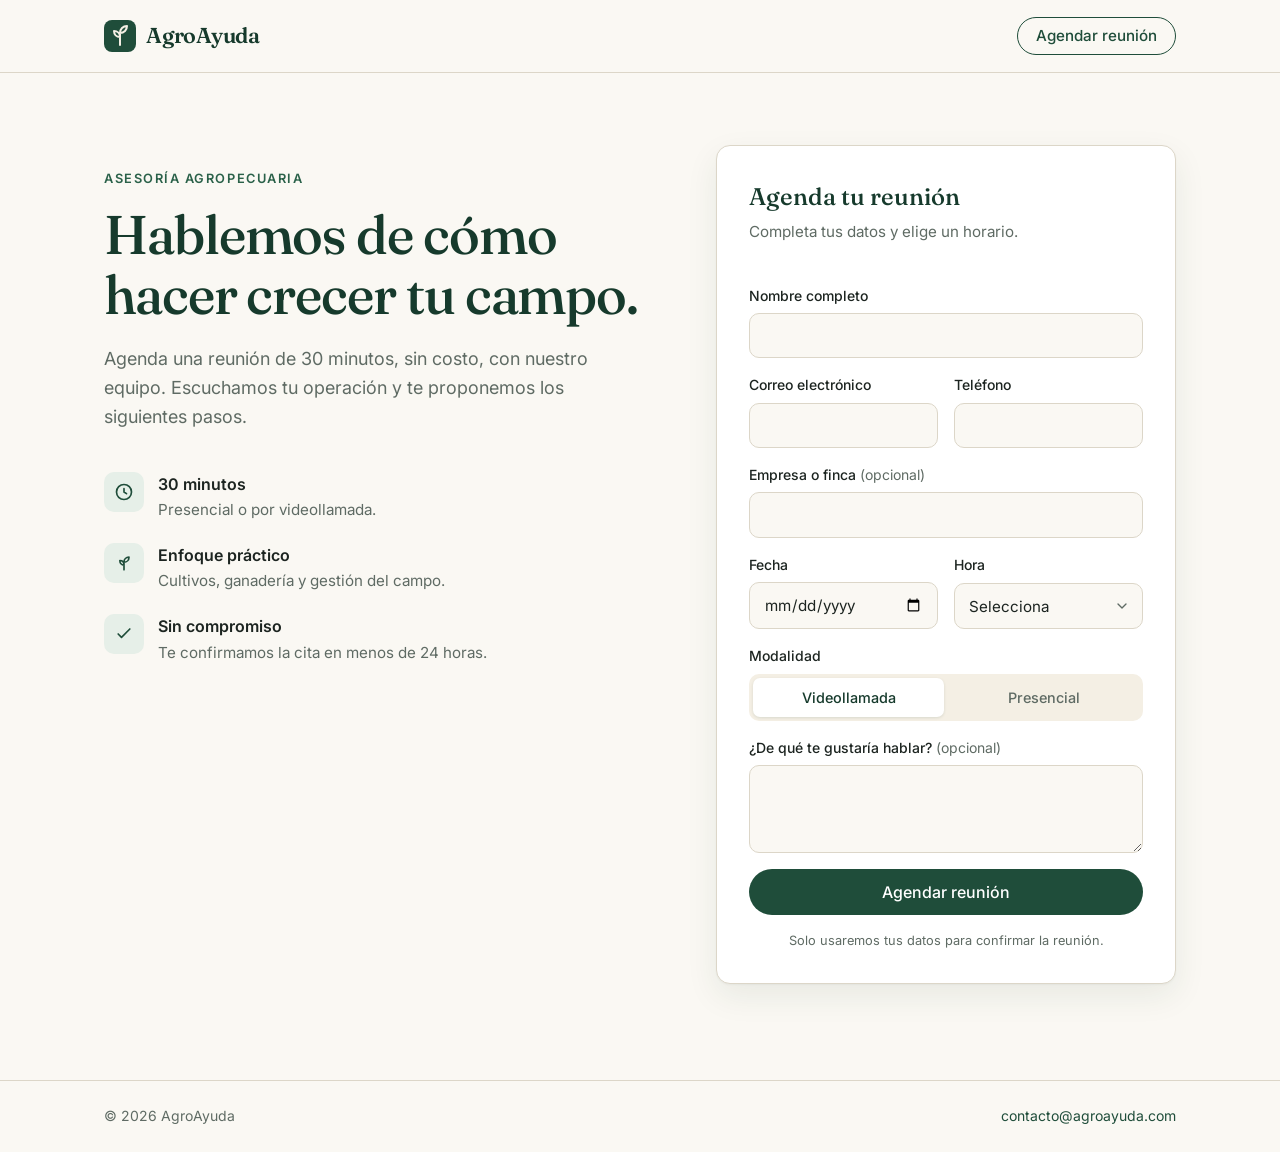
==== index.html @ 0e51b427 "Add AgroAyuda landing page for booking meetings Minimal single-page site with a meeting request form" ====
<!DOCTYPE html>
<html lang="es">
<head>
  <meta charset="UTF-8">
  <meta name="viewport" content="width=device-width, initial-scale=1.0">
  <title>AgroAyuda — Agenda una reunión</title>
  <meta name="description" content="AgroAyuda acompaña a productores agropecuarios. Agenda una reunión con nuestro equipo.">
  <link rel="icon" href="assets/favicon.svg" type="image/svg+xml">
  <link rel="preconnect" href="https://fonts.googleapis.com">
  <link rel="preconnect" href="https://fonts.gstatic.com" crossorigin>
  <link href="https://fonts.googleapis.com/css2?family=Fraunces:opsz,wght@9..144,500;9..144,600&family=Inter:wght@400;500;600&display=swap" rel="stylesheet">
  <link rel="stylesheet" href="styles.css">
</head>
<body>
  <header class="site-header">
    <div class="container header-inner">
      <a href="#" class="logo" aria-label="AgroAyuda, inicio">
        <svg class="logo-mark" viewBox="0 0 32 32" aria-hidden="true">
          <rect width="32" height="32" rx="8"/>
          <path d="M16 25V13m0 0c0-4 3-7 7-7 0 4-3 7-7 7Zm0 4c0-3.5-2.5-6-6-6 0 3.5 2.5 6 6 6Z"/>
        </svg>
        <span>AgroAyuda</span>
      </a>
      <a href="#agendar" class="btn btn-ghost">Agendar reunión</a>
    </div>
  </header>

  <main>
    <section class="hero">
      <div class="container hero-grid">
        <div class="hero-copy">
          <p class="eyebrow">Asesoría agropecuaria</p>
          <h1>Hablemos de cómo hacer crecer tu campo.</h1>
          <p class="lead">
            Agenda una reunión de 30 minutos, sin costo, con nuestro equipo.
            Escuchamos tu operación y te proponemos los siguientes pasos.
          </p>

          <ul class="points">
            <li>
              <span class="point-icon" aria-hidden="true">
                <svg viewBox="0 0 24 24"><path d="M12 8v4l3 2"/><circle cx="12" cy="12" r="9"/></svg>
              </span>
              <div>
                <strong>30 minutos</strong>
                <span>Presencial o por videollamada.</span>
              </div>
            </li>
            <li>
              <span class="point-icon" aria-hidden="true">
                <svg viewBox="0 0 24 24"><path d="M12 20v-9m0 0c0-3.5 2.5-6 6-6 0 3.5-2.5 6-6 6Zm0 3.5C12 11 10 9 7 9c0 3 2 5.5 5 5.5Z"/></svg>
              </span>
              <div>
                <strong>Enfoque práctico</strong>
                <span>Cultivos, ganadería y gestión del campo.</span>
              </div>
            </li>
            <li>
              <span class="point-icon" aria-hidden="true">
                <svg viewBox="0 0 24 24"><path d="m5 12 4 4 10-10"/></svg>
              </span>
              <div>
                <strong>Sin compromiso</strong>
                <span>Te confirmamos la cita en menos de 24 horas.</span>
              </div>
            </li>
          </ul>
        </div>

        <div class="card" id="agendar">
          <form id="booking-form" class="booking-form" novalidate>
            <div class="card-head">
              <h2>Agenda tu reunión</h2>
              <p>Completa tus datos y elige un horario.</p>
            </div>

            <div class="field">
              <label for="name">Nombre completo</label>
              <input id="name" name="name" type="text" autocomplete="name" required>
              <p class="error" data-for="name"></p>
            </div>

            <div class="row">
              <div class="field">
                <label for="email">Correo electrónico</label>
                <input id="email" name="email" type="email" autocomplete="email" required>
                <p class="error" data-for="email"></p>
              </div>
              <div class="field">
                <label for="phone">Teléfono</label>
                <input id="phone" name="phone" type="tel" autocomplete="tel" required>
                <p class="error" data-for="phone"></p>
              </div>
            </div>

            <div class="field">
              <label for="farm">Empresa o finca <span class="optional">(opcional)</span></label>
              <input id="farm" name="farm" type="text" autocomplete="organization">
            </div>

            <div class="row">
              <div class="field">
                <label for="date">Fecha</label>
                <input id="date" name="date" type="date" required>
                <p class="error" data-for="date"></p>
              </div>
              <div class="field">
                <label for="time">Hora</label>
                <select id="time" name="time" required>
                  <option value="" disabled selected>Selecciona</option>
                  <option>09:00</option>
                  <option>10:00</option>
                  <option>11:00</option>
                  <option>12:00</option>
                  <option>14:00</option>
                  <option>15:00</option>
                  <option>16:00</option>
                  <option>17:00</option>
                </select>
                <p class="error" data-for="time"></p>
              </div>
            </div>

            <fieldset class="field">
              <legend>Modalidad</legend>
              <div class="segmented">
                <label>
                  <input type="radio" name="mode" value="Videollamada" checked>
                  <span>Videollamada</span>
                </label>
                <label>
                  <input type="radio" name="mode" value="Presencial">
                  <span>Presencial</span>
                </label>
              </div>
            </fieldset>

            <div class="field">
              <label for="message">¿De qué te gustaría hablar? <span class="optional">(opcional)</span></label>
              <textarea id="message" name="message" rows="3"></textarea>
            </div>

            <button type="submit" class="btn btn-primary btn-block">Agendar reunión</button>
            <p class="form-note">Solo usaremos tus datos para confirmar la reunión.</p>
          </form>

          <div class="success" id="booking-success" hidden tabindex="-1">
            <span class="success-icon" aria-hidden="true">
              <svg viewBox="0 0 24 24"><path d="m5 12 4 4 10-10"/></svg>
            </span>
            <h2>¡Solicitud recibida!</h2>
            <p id="success-detail">Te contactaremos pronto para confirmar tu reunión.</p>
            <button type="button" class="btn btn-ghost" id="booking-reset">Agendar otra reunión</button>
          </div>
        </div>
      </div>
    </section>
  </main>

  <footer class="site-footer">
    <div class="container footer-inner">
      <span>© <span id="year"></span> AgroAyuda</span>
      <a href="mailto:contacto@agroayuda.com">contacto@agroayuda.com</a>
    </div>
  </footer>

  <script src="script.js"></script>
</body>
</html>
---- styles.css ----
:root {
  --green-900: #163a2c;
  --green-800: #1f4d3a;
  --green-700: #2a6149;
  --green-100: #e6efe8;
  --sand-50: #faf8f3;
  --sand-100: #f4efe4;
  --sand-200: #e8e1d2;
  --ink: #1c2420;
  --muted: #5f6b64;
  --line: #dcd6c8;
  --error: #b3412e;
  --radius: 14px;
  --shadow: 0 1px 2px rgba(22, 58, 44, 0.04), 0 12px 32px rgba(22, 58, 44, 0.08);
  --font-sans: "Inter", system-ui, -apple-system, "Segoe UI", sans-serif;
  --font-serif: "Fraunces", Georgia, serif;
}

*,
*::before,
*::after {
  box-sizing: border-box;
}

html {
  scroll-behavior: smooth;
}

body {
  margin: 0;
  min-height: 100vh;
  display: flex;
  flex-direction: column;
  font-family: var(--font-sans);
  font-size: 16px;
  line-height: 1.6;
  color: var(--ink);
  background: var(--sand-50);
  -webkit-font-smoothing: antialiased;
}

main {
  flex: 1;
}

.container {
  width: 100%;
  max-width: 1120px;
  margin: 0 auto;
  padding: 0 24px;
}

/* Header */
.site-header {
  border-bottom: 1px solid var(--line);
  background: var(--sand-50);
}

.header-inner {
  display: flex;
  align-items: center;
  justify-content: space-between;
  height: 72px;
}

.logo {
  display: inline-flex;
  align-items: center;
  gap: 10px;
  font-family: var(--font-serif);
  font-size: 1.35rem;
  font-weight: 600;
  color: var(--green-900);
  text-decoration: none;
  letter-spacing: -0.01em;
}

.logo-mark {
  width: 32px;
  height: 32px;
}

.logo-mark rect {
  fill: var(--green-800);
}

.logo-mark path {
  fill: none;
  stroke: var(--sand-100);
  stroke-width: 2;
  stroke-linecap: round;
  stroke-linejoin: round;
}

/* Buttons */
.btn {
  display: inline-flex;
  align-items: center;
  justify-content: center;
  gap: 8px;
  padding: 10px 18px;
  font: 500 0.95rem/1 var(--font-sans);
  border-radius: 999px;
  border: 1px solid transparent;
  cursor: pointer;
  text-decoration: none;
  transition: background-color 0.15s ease, border-color 0.15s ease, color 0.15s ease;
}

.btn-primary {
  background: var(--green-800);
  color: #fff;
  padding: 14px 20px;
  font-size: 1rem;
}

.btn-primary:hover {
  background: var(--green-900);
}

.btn-primary:disabled {
  opacity: 0.7;
  cursor: progress;
}

.btn-ghost {
  background: transparent;
  color: var(--green-800);
  border-color: var(--green-800);
}

.btn-ghost:hover {
  background: var(--green-800);
  color: #fff;
}

.btn-block {
  width: 100%;
}

.btn:focus-visible,
input:focus-visible,
select:focus-visible,
textarea:focus-visible,
.logo:focus-visible {
  outline: 3px solid rgba(42, 97, 73, 0.35);
  outline-offset: 2px;
}

/* Hero */
.hero {
  padding: 72px 0 96px;
}

.hero-grid {
  display: grid;
  grid-template-columns: 1fr 460px;
  gap: 72px;
  align-items: start;
}

.hero-copy {
  padding-top: 24px;
}

.eyebrow {
  margin: 0 0 16px;
  font-size: 0.8rem;
  font-weight: 600;
  letter-spacing: 0.12em;
  text-transform: uppercase;
  color: var(--green-700);
}

h1 {
  margin: 0 0 20px;
  font-family: var(--font-serif);
  font-size: clamp(2.25rem, 4.5vw, 3.4rem);
  font-weight: 500;
  line-height: 1.1;
  letter-spacing: -0.02em;
  color: var(--green-900);
}

.lead {
  margin: 0 0 40px;
  max-width: 34rem;
  font-size: 1.125rem;
  color: var(--muted);
}

.points {
  list-style: none;
  margin: 0;
  padding: 0;
  display: grid;
  gap: 20px;
}

.points li {
  display: flex;
  align-items: flex-start;
  gap: 14px;
}

.points strong {
  display: block;
  font-weight: 600;
  color: var(--ink);
}

.points span {
  color: var(--muted);
  font-size: 0.95rem;
}

.point-icon {
  flex: none;
  display: grid;
  place-items: center;
  width: 40px;
  height: 40px;
  border-radius: 10px;
  background: var(--green-100);
}

.point-icon svg,
.success-icon svg {
  width: 20px;
  height: 20px;
  fill: none;
  stroke: var(--green-800);
  stroke-width: 2;
  stroke-linecap: round;
  stroke-linejoin: round;
}

/* Card / form */
.card {
  background: #fff;
  border: 1px solid var(--line);
  border-radius: var(--radius);
  box-shadow: var(--shadow);
  padding: 32px;
  scroll-margin-top: 24px;
}

.card-head {
  margin-bottom: 24px;
}

.card h2 {
  margin: 0 0 4px;
  font-family: var(--font-serif);
  font-size: 1.5rem;
  font-weight: 500;
  color: var(--green-900);
}

.card-head p {
  margin: 0;
  color: var(--muted);
  font-size: 0.95rem;
}

.booking-form {
  display: grid;
  gap: 16px;
}

.row {
  display: grid;
  grid-template-columns: 1fr 1fr;
  gap: 16px;
}

.field {
  display: grid;
  gap: 6px;
  min-width: 0;
}

fieldset.field {
  border: 0;
  margin: 0;
  padding: 0;
}

label,
legend {
  font-size: 0.875rem;
  font-weight: 500;
  color: var(--ink);
  padding: 0;
}

legend {
  margin-bottom: 6px;
}

.optional {
  font-weight: 400;
  color: var(--muted);
}

input,
select,
textarea {
  width: 100%;
  padding: 11px 14px;
  font: 400 0.95rem/1.4 var(--font-sans);
  color: var(--ink);
  background: var(--sand-50);
  border: 1px solid var(--line);
  border-radius: 10px;
  transition: border-color 0.15s ease, background-color 0.15s ease;
}

input:hover,
select:hover,
textarea:hover {
  border-color: #c7bfae;
}

input:focus,
select:focus,
textarea:focus {
  background: #fff;
  border-color: var(--green-700);
}

textarea {
  resize: vertical;
  min-height: 84px;
}

select {
  appearance: none;
  background-image: url("data:image/svg+xml,%3Csvg xmlns='http://www.w3.org/2000/svg' viewBox='0 0 24 24' fill='none' stroke='%235f6b64' stroke-width='2' stroke-linecap='round' stroke-linejoin='round'%3E%3Cpath d='m6 9 6 6 6-6'/%3E%3C/svg%3E");
  background-repeat: no-repeat;
  background-position: right 12px center;
  background-size: 16px;
  padding-right: 36px;
}

.field.invalid input,
.field.invalid select {
  border-color: var(--error);
}

.error {
  margin: 0;
  min-height: 0;
  font-size: 0.8rem;
  color: var(--error);
}

.error:empty {
  display: none;
}

.segmented {
  display: grid;
  grid-template-columns: 1fr 1fr;
  gap: 4px;
  padding: 4px;
  background: var(--sand-100);
  border-radius: 10px;
}

.segmented label {
  position: relative;
  cursor: pointer;
}

.segmented input {
  position: absolute;
  inset: 0;
  opacity: 0;
  cursor: pointer;
}

.segmented span {
  display: block;
  padding: 8px 12px;
  text-align: center;
  font-size: 0.9rem;
  color: var(--muted);
  border-radius: 7px;
  transition: background-color 0.15s ease, color 0.15s ease;
}

.segmented input:checked + span {
  background: #fff;
  color: var(--green-900);
  font-weight: 500;
  box-shadow: 0 1px 3px rgba(22, 58, 44, 0.12);
}

.segmented input:focus-visible + span {
  outline: 3px solid rgba(42, 97, 73, 0.35);
}

.form-note {
  margin: 0;
  text-align: center;
  font-size: 0.8rem;
  color: var(--muted);
}

/* Success */
.success {
  text-align: center;
  padding: 32px 8px;
}

.success:focus {
  outline: none;
}

.success-icon {
  display: inline-grid;
  place-items: center;
  width: 56px;
  height: 56px;
  margin-bottom: 16px;
  border-radius: 50%;
  background: var(--green-100);
}

.success-icon svg {
  width: 26px;
  height: 26px;
}

.success p {
  margin: 8px 0 24px;
  color: var(--muted);
}

/* Footer */
.site-footer {
  border-top: 1px solid var(--line);
  padding: 24px 0;
  font-size: 0.875rem;
  color: var(--muted);
}

.footer-inner {
  display: flex;
  justify-content: space-between;
  gap: 16px;
  flex-wrap: wrap;
}

.site-footer a {
  color: var(--green-800);
  text-decoration: none;
}

.site-footer a:hover {
  text-decoration: underline;
}

/* Responsive */
@media (max-width: 960px) {
  .hero {
    padding: 48px 0 64px;
  }

  .hero-grid {
    grid-template-columns: 1fr;
    gap: 40px;
  }

  .hero-copy {
    padding-top: 0;
  }

  .lead {
    margin-bottom: 32px;
  }
}

@media (max-width: 520px) {
  .container {
    padding: 0 16px;
  }

  .header-inner {
    height: 64px;
  }

  .header-inner .btn {
    padding: 8px 14px;
    font-size: 0.875rem;
  }

  .card {
    padding: 24px 20px;
  }

  .row {
    grid-template-columns: 1fr;
  }
}

@media (prefers-reduced-motion: reduce) {
  html {
    scroll-behavior: auto;
  }

  * {
    transition: none !important;
  }
}
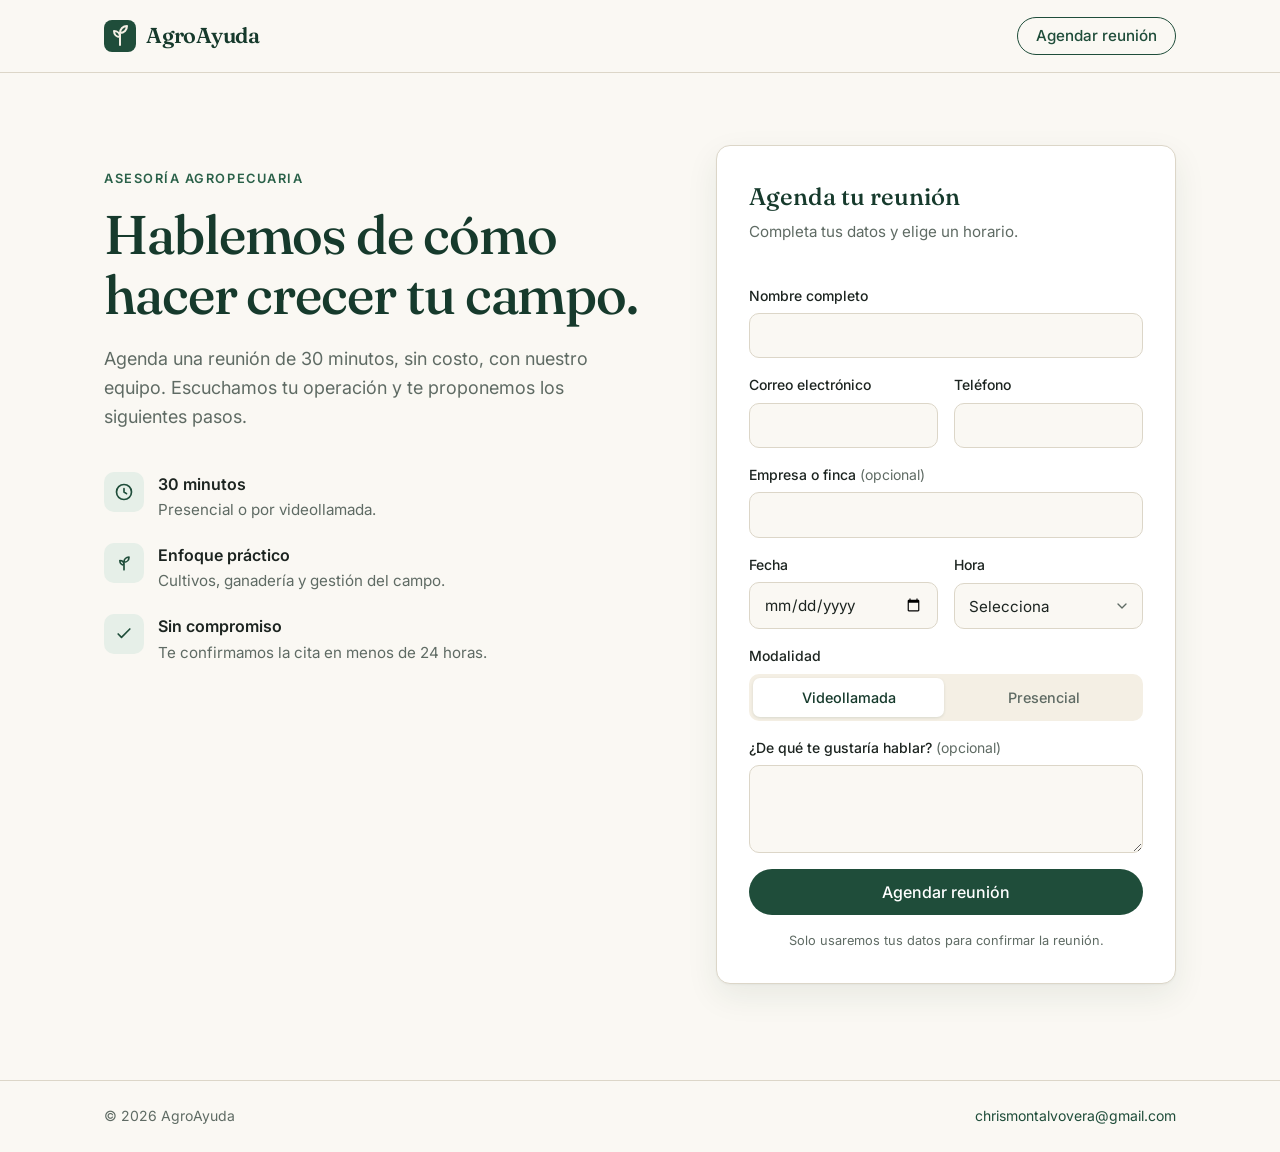
==== commit c9553eb6: "Send meeting requests by email via FormSubmit and document GitHub Pages Route form submissions to th" ====
--- a/index.html
+++ b/index.html
@@ -140,6 +140,7 @@
               <textarea id="message" name="message" rows="3"></textarea>
             </div>
 
+            <p class="form-error" id="form-error" role="alert" hidden></p>
             <button type="submit" class="btn btn-primary btn-block">Agendar reunión</button>
             <p class="form-note">Solo usaremos tus datos para confirmar la reunión.</p>
           </form>
@@ -160,7 +161,7 @@
   <footer class="site-footer">
     <div class="container footer-inner">
       <span>© <span id="year"></span> AgroAyuda</span>
-      <a href="mailto:contacto@agroayuda.com">contacto@agroayuda.com</a>
+      <a href="mailto:chrismontalvovera@gmail.com">chrismontalvovera@gmail.com</a>
     </div>
   </footer>
 
--- a/styles.css
+++ b/styles.css
@@ -408,6 +408,15 @@
   color: var(--muted);
 }
 
+.form-error {
+  margin: 0;
+  padding: 10px 14px;
+  font-size: 0.875rem;
+  color: var(--error);
+  background: #fbeeeb;
+  border-radius: 10px;
+}
+
 /* Success */
 .success {
   text-align: center;
